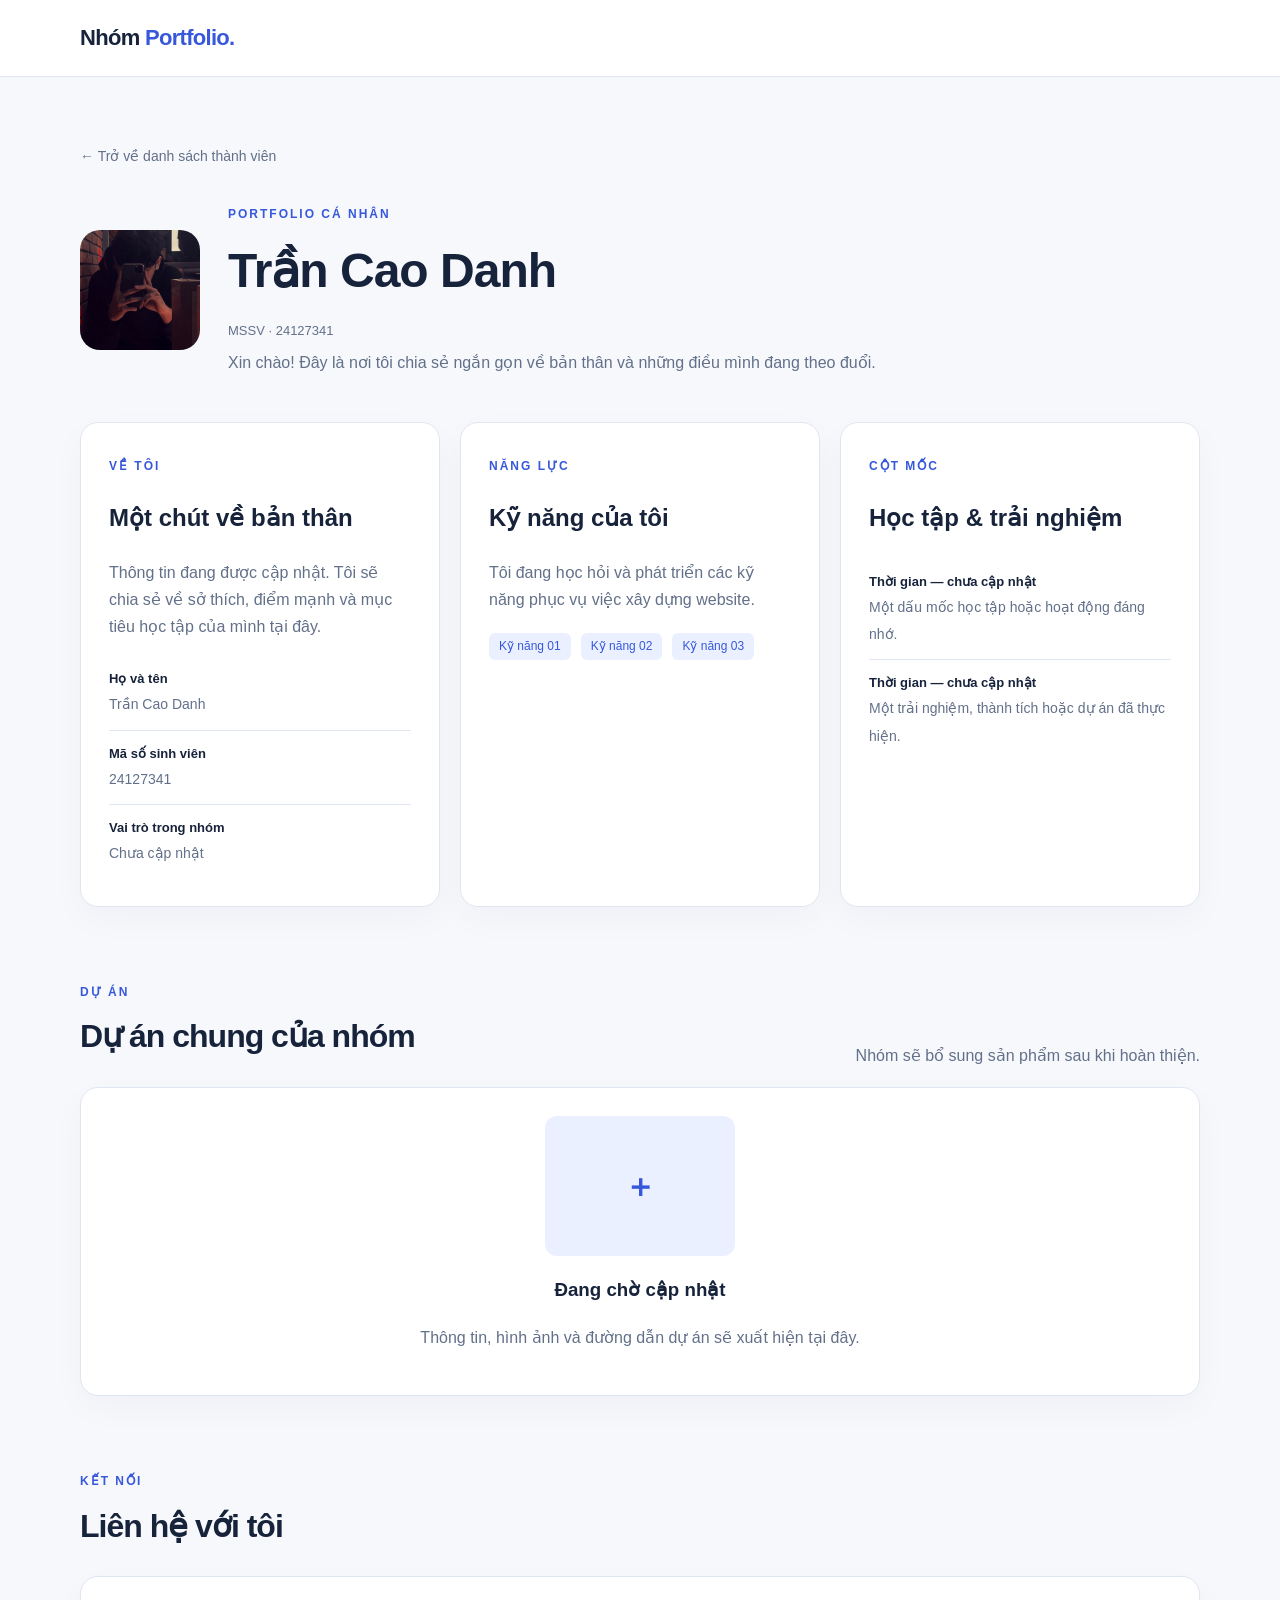
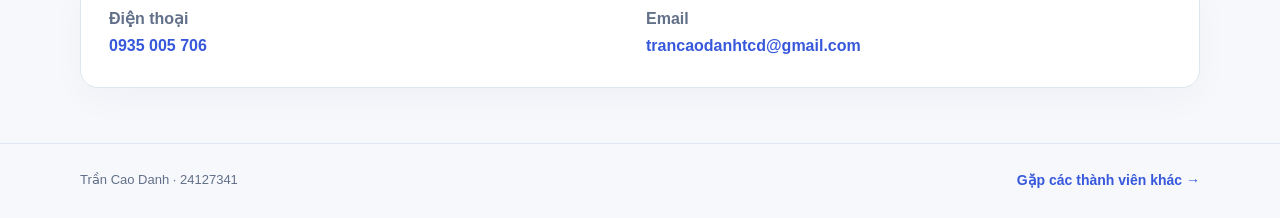
==== members/24127341.html @ 71b7e68e "Initial group portfolio" ====
﻿<!DOCTYPE html>
<html lang="vi">
<head>
  <meta charset="UTF-8">
  <meta name="viewport" content="width=device-width, initial-scale=1.0">
  <meta name="description" content="Portfolio của Trần Cao Danh — thành viên nhóm 4.">
  <title>Trần Cao Danh | Portfolio cá nhân</title>
  <link rel="stylesheet" href="../css/style.css">
  <link rel="stylesheet" href="../css/member-tabs.css">
  <script src="../js/main.js" defer></script>
</head>
<body>
  <a class="skip-link" href="#main">Đến nội dung chính</a>
  <header><nav class="container nav" aria-label="Điều hướng chính">
    <a class="brand" href="../index.html">Nhóm<span> Portfolio.</span></a>
  </nav></header>
  <main class="container" id="main">
    <section class="profile-hero" aria-labelledby="profile-title">
      <a class="back-link" href="../index.html#members">← Trở về danh sách thành viên</a>
      <div class="profile-intro">
        <!-- Ảnh được tự động tải từ ../assets/24127341.jpg hoặc ../assets/24127341.png. -->
        <div class="avatar profile-avatar" data-student-id="24127341" data-student-name="Trần Cao Danh" aria-hidden="true">CD</div>
        <div><span class="eyebrow">Portfolio cá nhân</span><h1 id="profile-title">Trần Cao Danh</h1><span class="student-id">MSSV · 24127341</span><p><!-- TODO: Viết một câu giới thiệu ngắn. -->Xin chào! Đây là nơi tôi chia sẻ ngắn gọn về bản thân và những điều mình đang theo đuổi.</p></div>
      </div>
    </section>
    <section class="member-details" aria-label="Thông tin của Trần Cao Danh">
      <div class="member-detail-grid">
        <section class="panel" id="about">
          <span class="eyebrow">Về tôi</span><h2>Một chút về bản thân</h2>
          <!-- TODO: Thay bằng 2–3 câu về sở thích, điểm mạnh và định hướng. -->
          <p>Thông tin đang được cập nhật. Tôi sẽ chia sẻ về sở thích, điểm mạnh và mục tiêu học tập của mình tại đây.</p>
          <ul class="detail-list"><li><strong>Họ và tên</strong><span>Trần Cao Danh</span></li><li><strong>Mã số sinh viên</strong><span>24127341</span></li><li><strong>Vai trò trong nhóm</strong><span>Chưa cập nhật</span></li></ul>
        </section>
        <section class="panel" id="skills">
          <span class="eyebrow">Năng lực</span><h2>Kỹ năng của tôi</h2>
          <!-- TODO: Thay các nhãn bằng kỹ năng thật và thêm một câu mô tả ngắn. -->
          <p>Tôi đang học hỏi và phát triển các kỹ năng phục vụ việc xây dựng website.</p>
          <div class="skill-list"><span class="tag">Kỹ năng 01</span><span class="tag">Kỹ năng 02</span><span class="tag">Kỹ năng 03</span></div>
        </section>
        <section class="panel" id="journey">
          <span class="eyebrow">Cột mốc</span><h2>Học tập & trải nghiệm</h2>
          <!-- TODO: Thay bằng các mốc thời gian thật. -->
          <ul class="detail-list"><li><strong>Thời gian — chưa cập nhật</strong><span>Một dấu mốc học tập hoặc hoạt động đáng nhớ.</span></li><li><strong>Thời gian — chưa cập nhật</strong><span>Một trải nghiệm, thành tích hoặc dự án đã thực hiện.</span></li></ul>
        </section>
      </div>
    </section>

    <section class="profile-section" id="projects">
      <div class="section-heading"><div><span class="eyebrow">Dự án</span><h2>Dự án chung của nhóm</h2></div><p>Nhóm sẽ bổ sung sản phẩm sau khi hoàn thiện.</p></div>
      <div class="panel empty-section"><div class="project-placeholder" aria-hidden="true">＋</div><h3>Đang chờ cập nhật</h3><p>Thông tin, hình ảnh và đường dẫn dự án sẽ xuất hiện tại đây.</p></div>
    </section>

    <section class="profile-section" id="contact">
      <div class="section-heading"><div><span class="eyebrow">Kết nối</span><h2>Liên hệ với tôi</h2></div></div>
      <div class="panel contact-list">
        <!-- TODO: Thay bằng thông tin liên hệ muốn công khai. -->
        <p><strong>Điện thoại</strong><br><a data-contact="phone" href="tel:0935005706">0935 005 706</a></p>
        <p><strong>Email</strong><br><a data-contact="email" href="mailto:trancaodanhtcd@gmail.com">trancaodanhtcd@gmail.com</a></p>
      </div>
    </section>
  </main>
  <footer><div class="container footer-inner"><span>Trần Cao Danh · 24127341</span><a class="text-link" href="../index.html#members">Gặp các thành viên khác →</a></div></footer>
</body>
</html>
---- css/style.css ----
:root{--bg:#f6f8fc;--surface:#fff;--text:#17233b;--muted:#627089;--accent:#3758db;--border:#e0e6f0;--soft:#eaf0ff;--shadow:0 12px 35px #17233b08}*{box-sizing:border-box}html{scroll-behavior:smooth;scroll-padding-top:95px}body{margin:0;background:var(--bg);color:var(--text);font-family:Segoe UI,Arial,sans-serif;line-height:1.7}a{color:inherit;text-decoration:none}button,input,textarea{font:inherit}a:focus-visible,button:focus-visible{outline:3px solid var(--accent);outline-offset:5px}.container{width:min(1120px,calc(100% - 40px));margin:auto}.skip-link{position:absolute;top:-100px;left:20px;background:var(--surface);padding:12px;z-index:100}.skip-link:focus{top:10px}header{position:sticky;top:0;z-index:20;background:var(--surface);border-bottom:1px solid var(--border)}.nav{min-height:76px;display:flex;align-items:center;justify-content:space-between;gap:20px}.brand{font-weight:800;letter-spacing:-.7px;font-size:22px}.brand span{color:var(--accent)}.nav-links{display:flex;gap:28px;align-items:center}.nav-links a{color:var(--muted);font-size:14px;font-weight:600}.nav-links a:hover{color:var(--accent)}.menu-toggle{display:none;background:var(--surface);border:1px solid var(--border);border-radius:8px;padding:6px 12px;color:var(--text)}.hero{padding:90px 0 70px;display:grid;grid-template-columns:1.2fr 1fr;gap:60px;align-items:center}.eyebrow{font-size:12px;font-weight:800;letter-spacing:2px;color:var(--accent);text-transform:uppercase}.hero h1{font-size:clamp(38px,5.5vw,65px);line-height:1.15;letter-spacing:-2px;margin:20px 0}.hero h1 span{color:var(--accent)}p{color:var(--muted)}.hero p{max-width:540px;font-size:18px}.actions{display:flex;gap:12px;flex-wrap:wrap;margin-top:28px}.button{display:inline-flex;justify-content:center;align-items:center;padding:11px 20px;border-radius:10px;background:var(--accent);color:white;font-weight:600;font-size:14px}.button.secondary{background:var(--surface);color:var(--text);border:1px solid var(--border)}.hero-art{background:var(--soft);border:1px solid var(--border);border-radius:28px;padding:30px;transform:rotate(2deg)}.art-top{font-size:12px;color:var(--muted);display:flex;justify-content:space-between}.avatar-grid{display:grid;grid-template-columns:1fr 1fr;gap:14px;margin:26px 0}.avatar-tile{background:var(--surface);border-radius:16px;padding:23px 10px;text-align:center;transform:rotate(-2deg)}.avatar-tile strong{display:block;font-size:30px;color:var(--accent)}.avatar-tile span{font-size:12px;color:var(--muted)}.art-bottom{font-weight:700;font-size:14px}.section{padding:60px 0}.section-heading{display:flex;justify-content:space-between;gap:24px;align-items:end;margin-bottom:28px}.section-heading h2{font-size:32px;letter-spacing:-1px;margin:5px 0}.section-heading p{max-width:480px;margin:0}.about-grid{display:grid;grid-template-columns:1.4fr 1fr;gap:24px}.panel,.member-card,.project-card{background:var(--surface);border:1px solid var(--border);border-radius:18px;padding:28px;box-shadow:var(--shadow)}.panel h3,.project-card h3{margin-top:0}.facts{display:grid;grid-template-columns:1fr 1fr;gap:20px}.fact strong{display:block;font-size:30px;color:var(--accent)}.fact span{font-size:13px;color:var(--muted)}.members-grid{display:grid;grid-template-columns:repeat(4,1fr);gap:18px}.member-card{padding:24px;transition:transform .2s,border-color .2s}.member-card:hover{transform:translateY(-5px);border-color:var(--accent)}.avatar{height:68px;width:68px;border-radius:20px;background:var(--soft);color:var(--accent);display:flex;align-items:center;justify-content:center;font-size:24px;font-weight:800;margin-bottom:22px}.member-card h3{font-size:18px;margin:0 0 3px}.student-id{color:var(--muted);font-size:13px}.member-card p{font-size:14px;margin:18px 0}.text-link{font-size:14px;font-weight:700;color:var(--accent)}.project-grid{display:grid;grid-template-columns:repeat(2,1fr);gap:20px}.project-placeholder{background:var(--soft);height:140px;border-radius:12px;display:flex;align-items:center;justify-content:center;color:var(--accent);font-size:32px;font-weight:800;margin-bottom:20px}.tag{display:inline-block;border-radius:6px;background:var(--soft);color:var(--accent);padding:3px 10px;font-size:12px;margin:4px 4px 4px 0}.contact-panel{display:flex;align-items:center;justify-content:space-between;gap:24px}.contact-panel h2{margin:0;font-size:30px}.contact-panel p{margin-bottom:0}footer{border-top:1px solid var(--border);padding:25px 0;color:var(--muted);font-size:13px}.footer-inner{display:flex;justify-content:space-between;gap:20px}.profile-hero{padding:65px 0 40px}.back-link{display:inline-block;color:var(--muted);font-size:14px;margin-bottom:30px}.profile-intro{display:flex;gap:28px;align-items:center}.profile-intro .avatar{width:120px;height:120px;font-size:40px;flex-shrink:0;margin:0}.profile-intro h1{font-size:clamp(30px,5vw,48px);letter-spacing:-1px;margin:4px 0}.profile-intro p{margin:6px 0}.profile-layout{display:grid;grid-template-columns:1.6fr 1fr;gap:24px;padding-bottom:65px}.stack{display:grid;gap:24px;align-content:start}.detail-list{margin:0;padding:0;list-style:none}.detail-list li{padding:12px 0;border-bottom:1px solid var(--border)}.detail-list li:last-child{border:0}.detail-list strong{display:block;font-size:13px}.detail-list span{color:var(--muted);font-size:14px}.placeholder-note{font-size:13px;color:var(--muted)}.profile-project{border-top:1px solid var(--border);padding-top:20px}.profile-project h3{margin-bottom:5px}.profile-project:first-of-type{margin-top:20px}.contact-list{display:grid;gap:12px}.contact-list a{color:var(--accent);overflow-wrap:anywhere}.contact-list p{margin:0}.empty-label{color:var(--muted);font-size:14px}@media(max-width:950px){.members-grid{grid-template-columns:repeat(2,1fr)}.hero{gap:30px}.nav-links{gap:16px}}@media(max-width:680px){.container{width:calc(100% - 32px)}.menu-toggle{display:block}.nav{min-height:68px;flex-wrap:wrap}.nav-links{display:none;width:100%;padding:0 0 20px;flex-direction:column;align-items:start}.nav-links.is-open{display:flex}.hero{grid-template-columns:1fr;padding:48px 0 30px;gap:35px}.hero-art{transform:none}.hero h1{letter-spacing:-1px}.section{padding:35px 0}.section-heading{display:block}.section-heading p{margin-top:10px}.about-grid,.project-grid,.profile-layout{grid-template-columns:1fr}.members-grid{grid-template-columns:1fr}.contact-panel,.footer-inner{flex-direction:column;align-items:start}.profile-intro{align-items:start;flex-direction:column}.profile-hero{padding-top:35px}.panel{padding:24px}}@media(prefers-reduced-motion:reduce){html{scroll-behavior:auto}*{transition:none!important}}
---- css/member-tabs.css ----
.profile-tabs {
  padding-bottom: 55px;
}

.member-details {
  padding-bottom: 55px;
}

.member-detail-grid {
  display: grid;
  grid-template-columns: repeat(3, minmax(0, 1fr));
  gap: 20px;
}

.member-detail-grid .panel {
  min-width: 0;
}

.profile-avatar {
  overflow: hidden;
}

.profile-avatar img {
  width: 100%;
  height: 100%;
  display: block;
  object-fit: cover;
}

.tab-list {
  display: flex;
  gap: 8px;
  padding: 8px;
  margin-bottom: 18px;
  overflow-x: auto;
  background: var(--surface);
  border: 1px solid var(--border);
  border-radius: 14px;
  box-shadow: var(--shadow);
  scrollbar-width: thin;
}

.tab-list button {
  flex: 1;
  min-width: max-content;
  border: 0;
  border-radius: 9px;
  padding: 11px 18px;
  background: transparent;
  color: var(--muted);
  cursor: pointer;
  font-weight: 700;
}

.tab-list button:hover {
  color: var(--accent);
  background: var(--soft);
}

.tab-list button[aria-selected="true"] {
  color: #fff;
  background: var(--accent);
}

.tab-panels {
  min-height: 330px;
}

.tab-panel {
  max-width: 850px;
  margin: auto;
}

.tab-panel h2 {
  margin: 5px 0 12px;
}

.tab-panel[hidden] {
  display: none;
}

.skill-list {
  display: flex;
  flex-wrap: wrap;
  gap: 6px;
}

.profile-section {
  padding: 15px 0 55px;
}

.profile-section .section-heading {
  margin-bottom: 18px;
}

.empty-section {
  text-align: center;
}

.empty-section .project-placeholder {
  max-width: 190px;
  margin: 0 auto 18px;
}

.profile-section .contact-list {
  grid-template-columns: repeat(2, minmax(0, 1fr));
}

.profile-section .contact-list a {
  font-weight: 700;
}

.tabs-ready .tab-panel {
  animation: tab-in 0.22s ease-out;
}

@keyframes tab-in {
  from { opacity: 0.3; transform: translateY(5px); }
  to { opacity: 1; transform: none; }
}

@media (max-width: 680px) {
  .profile-tabs { padding-bottom: 40px; }
  .profile-section { padding: 5px 0 40px; }
  .profile-section .contact-list { grid-template-columns: 1fr; }
  .tab-list {
    margin-left: -16px;
    margin-right: -16px;
    padding: 8px 16px;
    border-left: 0;
    border-right: 0;
    border-radius: 0;
  }
  .tab-list button { flex: 0 0 auto; padding: 10px 15px; }
  .tab-panels { min-height: 0; }
  .tab-panel { padding: 22px; }
  .profile-intro .avatar { width: 88px; height: 88px; font-size: 30px; }
  .profile-intro h1 { font-size: 32px; }
  .profile-hero { padding-bottom: 26px; }
  .back-link { margin-bottom: 22px; }
  .member-detail-grid { grid-template-columns: 1fr; }
}

@media (min-width: 681px) and (max-width: 950px) {
  .member-detail-grid { grid-template-columns: 1fr 1fr; }
}

@media (prefers-reduced-motion: reduce) {
  .tabs-ready .tab-panel { animation: none; }
}
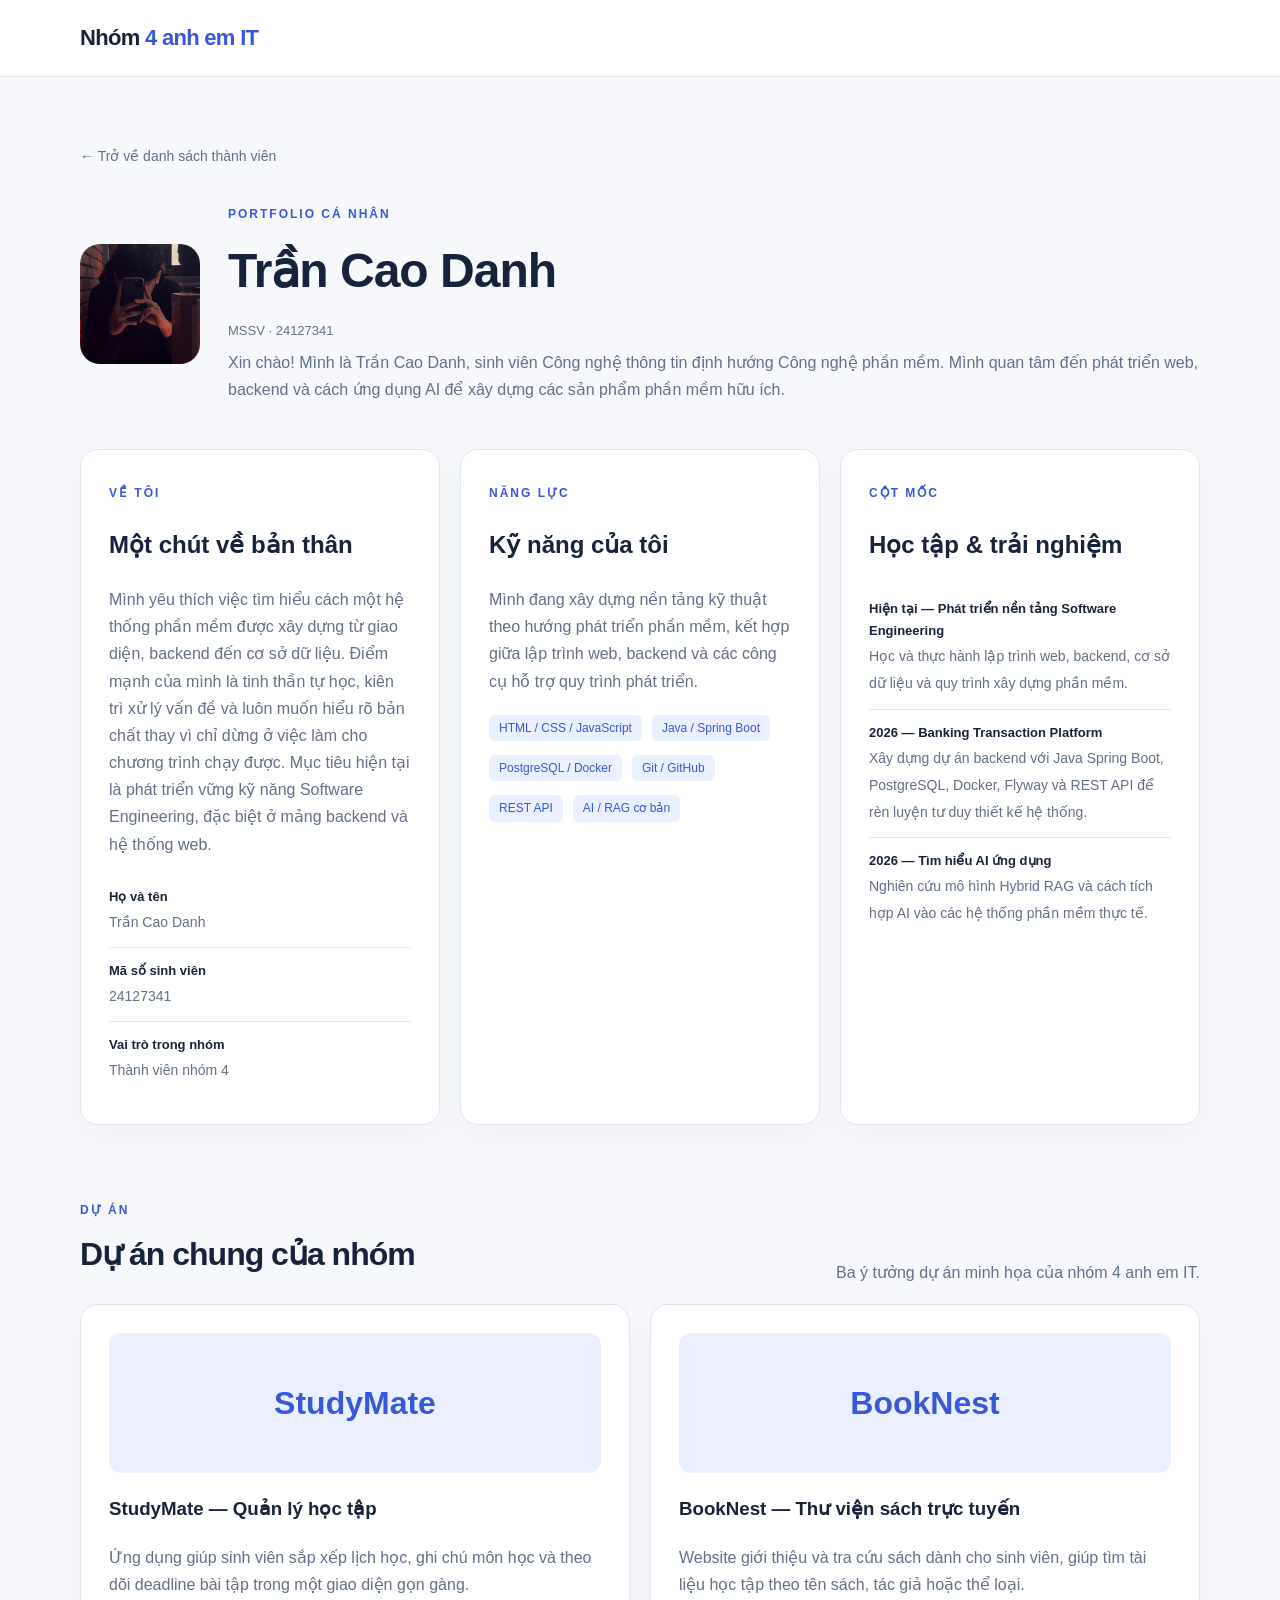
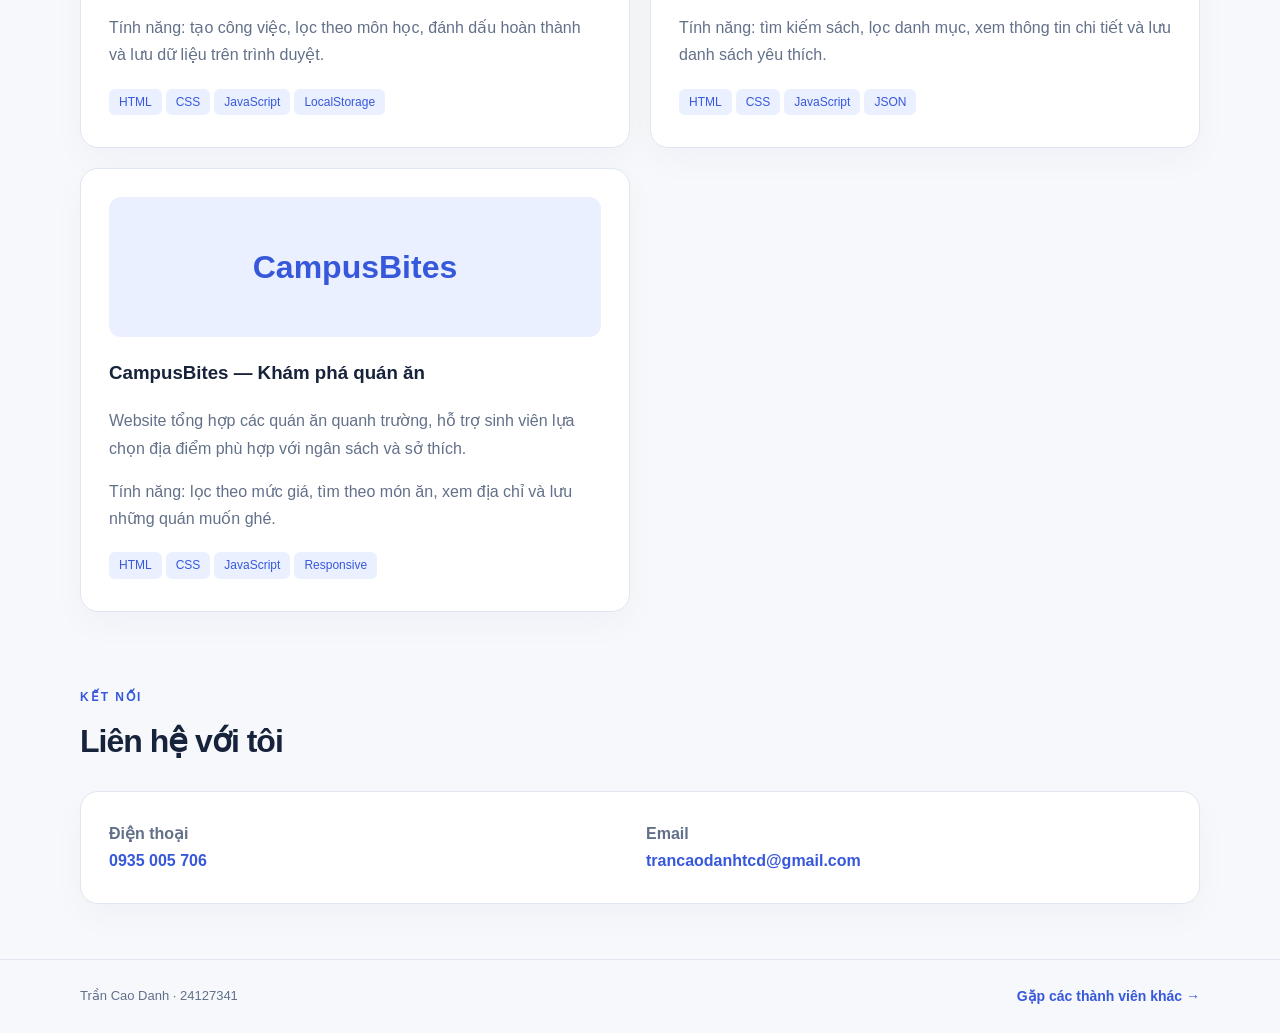
==== commit 7f39072c: "Update portfolio members and styling Co-authored-by: Copilot <223556219+Copilot@users.noreply.github" ====
--- a/members/24127341.html
+++ b/members/24127341.html
@@ -1,4 +1,4 @@
-﻿<!DOCTYPE html>
+<!DOCTYPE html>
 <html lang="vi">
 <head>
   <meta charset="UTF-8">
@@ -12,42 +12,62 @@
 <body>
   <a class="skip-link" href="#main">Đến nội dung chính</a>
   <header><nav class="container nav" aria-label="Điều hướng chính">
-    <a class="brand" href="../index.html">Nhóm<span> Portfolio.</span></a>
+    <a class="brand" href="../index.html">Nhóm<span> 4 anh em IT</span></a>
   </nav></header>
   <main class="container" id="main">
     <section class="profile-hero" aria-labelledby="profile-title">
       <a class="back-link" href="../index.html#members">← Trở về danh sách thành viên</a>
       <div class="profile-intro">
-        <!-- Ảnh được tự động tải từ ../assets/24127341.jpg hoặc ../assets/24127341.png. -->
-        <div class="avatar profile-avatar" data-student-id="24127341" data-student-name="Trần Cao Danh" aria-hidden="true">CD</div>
-        <div><span class="eyebrow">Portfolio cá nhân</span><h1 id="profile-title">Trần Cao Danh</h1><span class="student-id">MSSV · 24127341</span><p><!-- TODO: Viết một câu giới thiệu ngắn. -->Xin chào! Đây là nơi tôi chia sẻ ngắn gọn về bản thân và những điều mình đang theo đuổi.</p></div>
+        <div class="avatar profile-avatar">
+          <img src="../assets/24127341.jpg" alt="Ảnh đại diện Trần Cao Danh" width="120" height="120">
+        </div>
+        <div><span class="eyebrow">Portfolio cá nhân</span><h1 id="profile-title">Trần Cao Danh</h1><span class="student-id">MSSV · 24127341</span><p>Xin chào! Mình là Trần Cao Danh, sinh viên Công nghệ thông tin định hướng Công nghệ phần mềm. Mình quan tâm đến phát triển web, backend và cách ứng dụng AI để xây dựng các sản phẩm phần mềm hữu ích.</p></div>
       </div>
     </section>
     <section class="member-details" aria-label="Thông tin của Trần Cao Danh">
       <div class="member-detail-grid">
         <section class="panel" id="about">
           <span class="eyebrow">Về tôi</span><h2>Một chút về bản thân</h2>
-          <!-- TODO: Thay bằng 2–3 câu về sở thích, điểm mạnh và định hướng. -->
-          <p>Thông tin đang được cập nhật. Tôi sẽ chia sẻ về sở thích, điểm mạnh và mục tiêu học tập của mình tại đây.</p>
-          <ul class="detail-list"><li><strong>Họ và tên</strong><span>Trần Cao Danh</span></li><li><strong>Mã số sinh viên</strong><span>24127341</span></li><li><strong>Vai trò trong nhóm</strong><span>Chưa cập nhật</span></li></ul>
+          <p>Mình yêu thích việc tìm hiểu cách một hệ thống phần mềm được xây dựng từ giao diện, backend đến cơ sở dữ liệu. Điểm mạnh của mình là tinh thần tự học, kiên trì xử lý vấn đề và luôn muốn hiểu rõ bản chất thay vì chỉ dừng ở việc làm cho chương trình chạy được. Mục tiêu hiện tại là phát triển vững kỹ năng Software Engineering, đặc biệt ở mảng backend và hệ thống web.</p>
+          <ul class="detail-list"><li><strong>Họ và tên</strong><span>Trần Cao Danh</span></li><li><strong>Mã số sinh viên</strong><span>24127341</span></li><li><strong>Vai trò trong nhóm</strong><span>Thành viên nhóm 4</span></li></ul>
         </section>
         <section class="panel" id="skills">
           <span class="eyebrow">Năng lực</span><h2>Kỹ năng của tôi</h2>
-          <!-- TODO: Thay các nhãn bằng kỹ năng thật và thêm một câu mô tả ngắn. -->
-          <p>Tôi đang học hỏi và phát triển các kỹ năng phục vụ việc xây dựng website.</p>
-          <div class="skill-list"><span class="tag">Kỹ năng 01</span><span class="tag">Kỹ năng 02</span><span class="tag">Kỹ năng 03</span></div>
+          <p>Mình đang xây dựng nền tảng kỹ thuật theo hướng phát triển phần mềm, kết hợp giữa lập trình web, backend và các công cụ hỗ trợ quy trình phát triển.</p>
+          <div class="skill-list"><span class="tag">HTML / CSS / JavaScript</span><span class="tag">Java / Spring Boot</span><span class="tag">PostgreSQL / Docker</span><span class="tag">Git / GitHub</span><span class="tag">REST API</span><span class="tag">AI / RAG cơ bản</span></div>
         </section>
         <section class="panel" id="journey">
           <span class="eyebrow">Cột mốc</span><h2>Học tập & trải nghiệm</h2>
-          <!-- TODO: Thay bằng các mốc thời gian thật. -->
-          <ul class="detail-list"><li><strong>Thời gian — chưa cập nhật</strong><span>Một dấu mốc học tập hoặc hoạt động đáng nhớ.</span></li><li><strong>Thời gian — chưa cập nhật</strong><span>Một trải nghiệm, thành tích hoặc dự án đã thực hiện.</span></li></ul>
+          <ul class="detail-list"><li><strong>Hiện tại — Phát triển nền tảng Software Engineering</strong><span>Học và thực hành lập trình web, backend, cơ sở dữ liệu và quy trình xây dựng phần mềm.</span></li><li><strong>2026 — Banking Transaction Platform</strong><span>Xây dựng dự án backend với Java Spring Boot, PostgreSQL, Docker, Flyway và REST API để rèn luyện tư duy thiết kế hệ thống.</span></li><li><strong>2026 — Tìm hiểu AI ứng dụng</strong><span>Nghiên cứu mô hình Hybrid RAG và cách tích hợp AI vào các hệ thống phần mềm thực tế.</span></li></ul>
         </section>
       </div>
     </section>
 
     <section class="profile-section" id="projects">
-      <div class="section-heading"><div><span class="eyebrow">Dự án</span><h2>Dự án chung của nhóm</h2></div><p>Nhóm sẽ bổ sung sản phẩm sau khi hoàn thiện.</p></div>
-      <div class="panel empty-section"><div class="project-placeholder" aria-hidden="true">＋</div><h3>Đang chờ cập nhật</h3><p>Thông tin, hình ảnh và đường dẫn dự án sẽ xuất hiện tại đây.</p></div>
+      <div class="section-heading"><div><span class="eyebrow">Dự án</span><h2>Dự án chung của nhóm</h2></div><p>Ba ý tưởng dự án minh họa của nhóm 4 anh em IT.</p></div>
+      <div class="project-grid">
+        <article class="project-card">
+          <div class="project-placeholder" aria-hidden="true">StudyMate</div>
+          <h3>StudyMate — Quản lý học tập</h3>
+          <p>Ứng dụng giúp sinh viên sắp xếp lịch học, ghi chú môn học và theo dõi deadline bài tập trong một giao diện gọn gàng.</p>
+          <p>Tính năng: tạo công việc, lọc theo môn học, đánh dấu hoàn thành và lưu dữ liệu trên trình duyệt.</p>
+          <div><span class="tag">HTML</span><span class="tag">CSS</span><span class="tag">JavaScript</span><span class="tag">LocalStorage</span></div>
+        </article>
+        <article class="project-card">
+          <div class="project-placeholder" aria-hidden="true">BookNest</div>
+          <h3>BookNest — Thư viện sách trực tuyến</h3>
+          <p>Website giới thiệu và tra cứu sách dành cho sinh viên, giúp tìm tài liệu học tập theo tên sách, tác giả hoặc thể loại.</p>
+          <p>Tính năng: tìm kiếm sách, lọc danh mục, xem thông tin chi tiết và lưu danh sách yêu thích.</p>
+          <div><span class="tag">HTML</span><span class="tag">CSS</span><span class="tag">JavaScript</span><span class="tag">JSON</span></div>
+        </article>
+        <article class="project-card">
+          <div class="project-placeholder" aria-hidden="true">CampusBites</div>
+          <h3>CampusBites — Khám phá quán ăn</h3>
+          <p>Website tổng hợp các quán ăn quanh trường, hỗ trợ sinh viên lựa chọn địa điểm phù hợp với ngân sách và sở thích.</p>
+          <p>Tính năng: lọc theo mức giá, tìm theo món ăn, xem địa chỉ và lưu những quán muốn ghé.</p>
+          <div><span class="tag">HTML</span><span class="tag">CSS</span><span class="tag">JavaScript</span><span class="tag">Responsive</span></div>
+        </article>
+      </div>
     </section>
 
     <section class="profile-section" id="contact">
--- a/css/style.css
+++ b/css/style.css
@@ -1 +1,98 @@
 :root{--bg:#f6f8fc;--surface:#fff;--text:#17233b;--muted:#627089;--accent:#3758db;--border:#e0e6f0;--soft:#eaf0ff;--shadow:0 12px 35px #17233b08}*{box-sizing:border-box}html{scroll-behavior:smooth;scroll-padding-top:95px}body{margin:0;background:var(--bg);color:var(--text);font-family:Segoe UI,Arial,sans-serif;line-height:1.7}a{color:inherit;text-decoration:none}button,input,textarea{font:inherit}a:focus-visible,button:focus-visible{outline:3px solid var(--accent);outline-offset:5px}.container{width:min(1120px,calc(100% - 40px));margin:auto}.skip-link{position:absolute;top:-100px;left:20px;background:var(--surface);padding:12px;z-index:100}.skip-link:focus{top:10px}header{position:sticky;top:0;z-index:20;background:var(--surface);border-bottom:1px solid var(--border)}.nav{min-height:76px;display:flex;align-items:center;justify-content:space-between;gap:20px}.brand{font-weight:800;letter-spacing:-.7px;font-size:22px}.brand span{color:var(--accent)}.nav-links{display:flex;gap:28px;align-items:center}.nav-links a{color:var(--muted);font-size:14px;font-weight:600}.nav-links a:hover{color:var(--accent)}.menu-toggle{display:none;background:var(--surface);border:1px solid var(--border);border-radius:8px;padding:6px 12px;color:var(--text)}.hero{padding:90px 0 70px;display:grid;grid-template-columns:1.2fr 1fr;gap:60px;align-items:center}.eyebrow{font-size:12px;font-weight:800;letter-spacing:2px;color:var(--accent);text-transform:uppercase}.hero h1{font-size:clamp(38px,5.5vw,65px);line-height:1.15;letter-spacing:-2px;margin:20px 0}.hero h1 span{color:var(--accent)}p{color:var(--muted)}.hero p{max-width:540px;font-size:18px}.actions{display:flex;gap:12px;flex-wrap:wrap;margin-top:28px}.button{display:inline-flex;justify-content:center;align-items:center;padding:11px 20px;border-radius:10px;background:var(--accent);color:white;font-weight:600;font-size:14px}.button.secondary{background:var(--surface);color:var(--text);border:1px solid var(--border)}.hero-art{background:var(--soft);border:1px solid var(--border);border-radius:28px;padding:30px;transform:rotate(2deg)}.art-top{font-size:12px;color:var(--muted);display:flex;justify-content:space-between}.avatar-grid{display:grid;grid-template-columns:1fr 1fr;gap:14px;margin:26px 0}.avatar-tile{background:var(--surface);border-radius:16px;padding:23px 10px;text-align:center;transform:rotate(-2deg)}.avatar-tile strong{display:block;font-size:30px;color:var(--accent)}.avatar-tile span{font-size:12px;color:var(--muted)}.art-bottom{font-weight:700;font-size:14px}.section{padding:60px 0}.section-heading{display:flex;justify-content:space-between;gap:24px;align-items:end;margin-bottom:28px}.section-heading h2{font-size:32px;letter-spacing:-1px;margin:5px 0}.section-heading p{max-width:480px;margin:0}.about-grid{display:grid;grid-template-columns:1.4fr 1fr;gap:24px}.panel,.member-card,.project-card{background:var(--surface);border:1px solid var(--border);border-radius:18px;padding:28px;box-shadow:var(--shadow)}.panel h3,.project-card h3{margin-top:0}.facts{display:grid;grid-template-columns:1fr 1fr;gap:20px}.fact strong{display:block;font-size:30px;color:var(--accent)}.fact span{font-size:13px;color:var(--muted)}.members-grid{display:grid;grid-template-columns:repeat(4,1fr);gap:18px}.member-card{padding:24px;transition:transform .2s,border-color .2s}.member-card:hover{transform:translateY(-5px);border-color:var(--accent)}.avatar{height:68px;width:68px;border-radius:20px;background:var(--soft);color:var(--accent);display:flex;align-items:center;justify-content:center;font-size:24px;font-weight:800;margin-bottom:22px}.member-card h3{font-size:18px;margin:0 0 3px}.student-id{color:var(--muted);font-size:13px}.member-card p{font-size:14px;margin:18px 0}.text-link{font-size:14px;font-weight:700;color:var(--accent)}.project-grid{display:grid;grid-template-columns:repeat(2,1fr);gap:20px}.project-placeholder{background:var(--soft);height:140px;border-radius:12px;display:flex;align-items:center;justify-content:center;color:var(--accent);font-size:32px;font-weight:800;margin-bottom:20px}.tag{display:inline-block;border-radius:6px;background:var(--soft);color:var(--accent);padding:3px 10px;font-size:12px;margin:4px 4px 4px 0}.contact-panel{display:flex;align-items:center;justify-content:space-between;gap:24px}.contact-panel h2{margin:0;font-size:30px}.contact-panel p{margin-bottom:0}footer{border-top:1px solid var(--border);padding:25px 0;color:var(--muted);font-size:13px}.footer-inner{display:flex;justify-content:space-between;gap:20px}.profile-hero{padding:65px 0 40px}.back-link{display:inline-block;color:var(--muted);font-size:14px;margin-bottom:30px}.profile-intro{display:flex;gap:28px;align-items:center}.profile-intro .avatar{width:120px;height:120px;font-size:40px;flex-shrink:0;margin:0}.profile-intro h1{font-size:clamp(30px,5vw,48px);letter-spacing:-1px;margin:4px 0}.profile-intro p{margin:6px 0}.profile-layout{display:grid;grid-template-columns:1.6fr 1fr;gap:24px;padding-bottom:65px}.stack{display:grid;gap:24px;align-content:start}.detail-list{margin:0;padding:0;list-style:none}.detail-list li{padding:12px 0;border-bottom:1px solid var(--border)}.detail-list li:last-child{border:0}.detail-list strong{display:block;font-size:13px}.detail-list span{color:var(--muted);font-size:14px}.placeholder-note{font-size:13px;color:var(--muted)}.profile-project{border-top:1px solid var(--border);padding-top:20px}.profile-project h3{margin-bottom:5px}.profile-project:first-of-type{margin-top:20px}.contact-list{display:grid;gap:12px}.contact-list a{color:var(--accent);overflow-wrap:anywhere}.contact-list p{margin:0}.empty-label{color:var(--muted);font-size:14px}@media(max-width:950px){.members-grid{grid-template-columns:repeat(2,1fr)}.hero{gap:30px}.nav-links{gap:16px}}@media(max-width:680px){.container{width:calc(100% - 32px)}.menu-toggle{display:block}.nav{min-height:68px;flex-wrap:wrap}.nav-links{display:none;width:100%;padding:0 0 20px;flex-direction:column;align-items:start}.nav-links.is-open{display:flex}.hero{grid-template-columns:1fr;padding:48px 0 30px;gap:35px}.hero-art{transform:none}.hero h1{letter-spacing:-1px}.section{padding:35px 0}.section-heading{display:block}.section-heading p{margin-top:10px}.about-grid,.project-grid,.profile-layout{grid-template-columns:1fr}.members-grid{grid-template-columns:1fr}.contact-panel,.footer-inner{flex-direction:column;align-items:start}.profile-intro{align-items:start;flex-direction:column}.profile-hero{padding-top:35px}.panel{padding:24px}}@media(prefers-reduced-motion:reduce){html{scroll-behavior:auto}*{transition:none!important}}
+
+/* Shared hover effects for the group and member pages. */
+.member-card, .project-card, .panel, .avatar-tile, .profile-avatar,
+.avatar img, .avatar-tile img, .button, .tag, .profile-project,
+.tab-list button, .group-tab-list button, .menu-toggle {
+  transition: transform 0.22s ease, box-shadow 0.22s ease,
+    background-color 0.22s ease, border-color 0.22s ease, color 0.22s ease;
+}
+
+.nav-links a, .text-link, .back-link, .contact-list a, .profile-project a {
+  text-decoration-color: transparent;
+  text-underline-offset: 5px;
+  transition: color 0.2s ease, text-decoration-color 0.2s ease;
+}
+
+.member-card:focus-within, .project-card:focus-within {
+  border-color: var(--accent);
+  box-shadow: 0 14px 32px #3758db18;
+}
+
+@media (hover: hover) and (pointer: fine) {
+  .member-card:hover, .project-card:hover {
+    transform: translateY(-6px);
+    border-color: var(--accent);
+    box-shadow: 0 18px 36px #3758db20;
+  }
+
+  .panel:hover {
+    border-color: #b8c5f5;
+    box-shadow: 0 14px 32px #3758db12;
+  }
+
+  .avatar-tile:hover {
+    transform: rotate(0deg) translateY(-4px);
+    box-shadow: 0 12px 24px #3758db18;
+  }
+
+  .profile-avatar:hover {
+    transform: translateY(-3px);
+    box-shadow: 0 10px 26px #3758db26;
+  }
+
+  .profile-avatar:hover img, .member-card:hover .avatar img,
+  .avatar-tile:hover img {
+    transform: scale(1.06);
+  }
+
+  .button:hover {
+    transform: translateY(-3px);
+    background-color: #2945b8;
+    box-shadow: 0 8px 20px #3758db30;
+  }
+
+  .button.secondary:hover {
+    background-color: var(--soft);
+    border-color: var(--accent);
+    color: var(--accent);
+  }
+
+  .tab-list button:hover, .group-tab-list button:hover {
+    transform: translateY(-2px);
+    box-shadow: 0 4px 10px #3758db16;
+  }
+
+  .menu-toggle:hover {
+    background-color: var(--soft);
+    border-color: var(--accent);
+  }
+
+  .tag:hover {
+    transform: translateY(-2px);
+    background-color: var(--accent);
+    color: #fff;
+  }
+
+  .profile-project:hover {
+    border-color: var(--accent);
+    background-color: #3758db06;
+  }
+
+  .nav-links a:hover, .text-link:hover, .back-link:hover,
+  .contact-list a:hover, .profile-project a:hover {
+    color: var(--accent);
+    text-decoration: underline;
+    text-decoration-color: currentColor;
+  }
+}
+
+@media (prefers-reduced-motion: reduce) {
+  .member-card:hover, .project-card:hover, .avatar-tile:hover,
+  .profile-avatar:hover, .profile-avatar:hover img,
+  .member-card:hover .avatar img, .avatar-tile:hover img,
+  .button:hover, .tab-list button:hover, .group-tab-list button:hover,
+  .tag:hover {
+    transform: none;
+  }
+}
